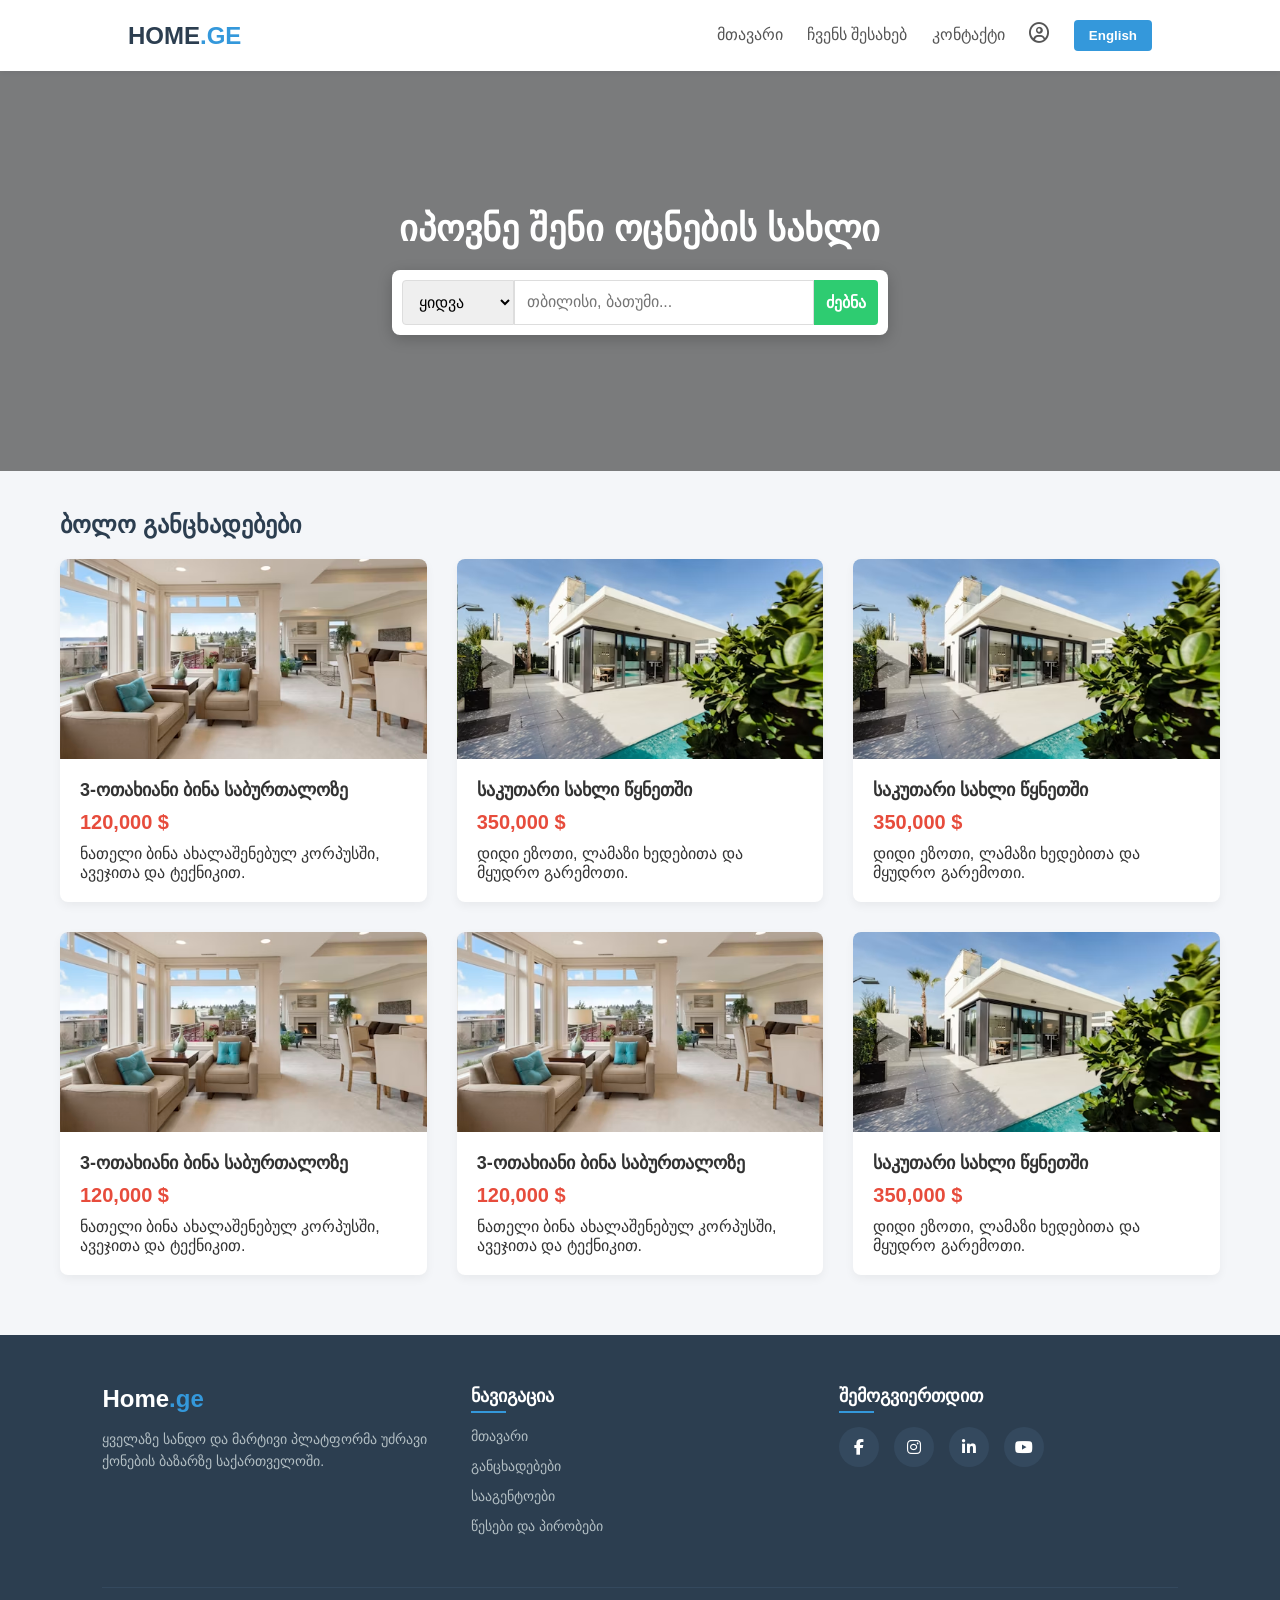
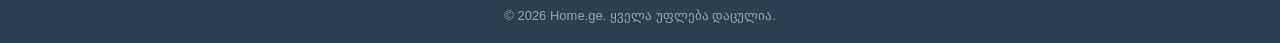
==== js.project/index.html @ 8cf120f0 "project" ====
<!DOCTYPE html>
<html lang="ka">
<head>
    <meta charset="UTF-8">
    <meta name="viewport" content="width=device-width, initial-scale=1.0">
    <link rel="stylesheet" href="https://cdnjs.cloudflare.com/ajax/libs/font-awesome/6.6.0/css/all.min.css" integrity="sha512-Kc323vGBEqzTmouAECnVceyQqyqdsSiqLQISBL29aUW4U/M7pSPA/gEUZQqv1cwx4OnYxTxve5UMg5GT6L4JJg==" crossorigin="anonymous" referrerpolicy="no-referrer" />
    <title>Home.ge - უძრავი ქონება</title>
    <link rel="stylesheet" href="style.css">
</head>
<body>

    
    <header class="navbar">
        <div class="logo">HOME<span>.GE</span></div>
        <nav>
            <a href="index.html" data-key="nav_home">მთავარი</a>
            <a href="about.html" data-key="nav_about">ჩვენს შესახებ</a>
            <a href="contact.html" data-key="nav_contact">კონტაქტი</a>
            <a href="profile.html" class="profile"   data-key="profile"><i class="fa-regular fa-circle-user"></i></a>
            <button id="lang-toggle" class="lang-btn">English</button>
        </nav>
    </header>

    <section class="hero">
        <div class="hero-content">
            <h1 data-key="hero_title">იპოვნე შენი ოცნების სახლი</h1>
            <div class="search-container">
                <select>
                    <option data-key="opt_buy">ყიდვა</option>
                    <option data-key="opt_rent">ქირაობა</option>
                </select>
                <input type="text" placeholder="თბილისი, ბათუმი..." data-placeholder="search_placeholder">
                <button data-key="search_btn">ძებნა</button>
            </div>
        </div>
    </section>

    <main class="container">
        <h2 data-key="section_title" class="section-title">ბოლო განცხადებები</h2>
        
        <div class="listings-grid">
            <div class="card">
                <div class="card-img" style="background-image: url(images/photo-1560448204-e02f11c3d0e2.avif)"></div>
                <div class="card-body">
                    <h3 data-key="card1_title">3-ოთახიანი ბინა საბურთალოზე</h3>
                    <p class="price" data-key="card1_price">120,000 $</p>
                    <p data-key="card1_desc">ნათელი ბინა ახალაშენებულ კორპუსში, ავეჯითა და ტექნიკით.</p>
                </div>
            </div>

            
            <div class="card">
                <div class="card-img" style="background-image: url(images/photo-1512917774080-9991f1c4c750.avif)"></div>
                <div class="card-body">
                    <h3 data-key="card2_title">საკუთარი სახლი წყნეთში</h3>
                    <p class="price" data-key="card2_price">350,000 $</p>
                    <p data-key="card2_desc">დიდი ეზოთი, ლამაზი ხედებითა და მყუდრო გარემოთი.</p>
                </div>
            </div>
            <div class="card">
                <div class="card-img" style="background-image: url(images/photo-1512917774080-9991f1c4c750.avif)"></div>
                <div class="card-body">
                    <h3 data-key="card2_title">საკუთარი სახლი წყნეთში</h3>
                    <p class="price" data-key="card2_price">350,000 $</p>
                    <p data-key="card2_desc">დიდი ეზოთი, ლამაზი ხედებითა და მყუდრო გარემოთი.</p>
                </div>
            </div>
            <div class="card">
                <div class="card-img" style="background-image: url(images/photo-1560448204-e02f11c3d0e2.avif)"></div>
                <div class="card-body">
                    <h3 data-key="card1_title">3-ოთახიანი ბინა საბურთალოზე</h3>
                    <p class="price" data-key="card1_price">120,000 $</p>
                    <p data-key="card1_desc">ნათელი ბინა ახალაშენებულ კორპუსში, ავეჯითა და ტექნიკით.</p>
                </div>
            </div>
            <div class="card">
                <div class="card-img" style="background-image: url(images/photo-1560448204-e02f11c3d0e2.avif)"></div>
                <div class="card-body">
                    <h3 data-key="card1_title">3-ოთახიანი ბინა საბურთალოზე</h3>
                    <p class="price" data-key="card1_price">120,000 $</p>
                    <p data-key="card1_desc">ნათელი ბინა ახალაშენებულ კორპუსში, ავეჯითა და ტექნიკით.</p>
                </div>
            </div>
            <div class="card">
                <div class="card-img" style="background-image: url(images/photo-1512917774080-9991f1c4c750.avif)"></div>
                <div class="card-body">
                    <h3 data-key="card2_title">საკუთარი სახლი წყნეთში</h3>
                    <p class="price" data-key="card2_price">350,000 $</p>
                    <p data-key="card2_desc">დიდი ეზოთი, ლამაზი ხედებითა და მყუდრო გარემოთი.</p>
                </div>
            </div>
        </div>
    </main>

    <footer class="main-footer">
    <div class="footer-content">
      
      
      <div class="footer-section about">
        <div class="logo">Home<span>.ge</span></div>
        <p>ყველაზე სანდო და მარტივი პლატფორმა უძრავი ქონების ბაზარზე საქართველოში.</p>
      </div>

      
      <div class="footer-section links">
        <h3>ნავიგაცია</h3>
        <ul>
          <li><a href="index.html">მთავარი</a></li>
          <li><a href="#">განცხადებები</a></li>
          <li><a href="#">სააგენტოები</a></li>
          <li><a href="#">წესები და პირობები</a></li>
        </ul>
      </div>

      
      <div class="footer-section social">
        <h3>შემოგვიერთდით</h3>
        <div class="footer-social-icons">
          <a href="#"><i class="fa-brands fa-facebook-f"></i></a>
          <a href="#"><i class="fa-brands fa-instagram"></i></a>
          <a href="#"><i class="fa-brands fa-linkedin-in"></i></a>
          <a href="#"><i class="fa-brands fa-youtube"></i></a>
        </div>
      </div>

    </div>

    
    <div class="footer-bottom">
      <p>&copy; 2026 Home.ge. ყველა უფლება დაცულია.</p>
    </div>
  </footer>

    <script src="script.js"></script>
</body>
</html>
---- js.project/style.css ----
* {
    margin: 0;
    padding: 0;
    box-sizing: border-box;
    font-family: 'Segoe UI', Tahoma, Geneva, Verdana, sans-serif;
}

body {
    background-color: #f4f6f9;
    color: #333;
}


.navbar {
    display: flex;
    justify-content: space-between;
    align-items: center;
    padding: 20px 10%;
    background: #ffffff;
    box-shadow: 0 2px 5px rgba(0,0,0,0.05);
}

.profile i{

    font-size: 20px;


}

.logo {
    font-size: 24px;
    font-weight: bold;
    color: #2c3e50;
}

.logo span {
    color: #3498db;
}

nav a {
    text-decoration: none;
    color: #555;
    margin-right: 20px;
    font-weight: 500;
}

.lang-btn {
    background: #3498db;
    color: white;
    border: none;
    padding: 8px 15px;
    border-radius: 4px;
    cursor: pointer;
    font-weight: bold;
}


.hero {
    background: linear-gradient(rgba(0,0,0,0.5), rgba(0,0,0,0.5)), url('https://images.unsplash.com/photo-1564013799919-ab600027ffc6?auto=format&fit=crop&w=1200&q=80');
    background-size: cover;
    background-position: center;
    height: 400px;
    display: flex;
    justify-content: center;
    align-items: center;
    text-align: center;
    color: white;
}

.hero h1 {
    font-size: 36px;
    margin-bottom: 20px;
}

.search-container {
    display: flex;
    background: white;
    padding: 10px;
    border-radius: 8px;
    box-shadow: 0 4px 15px rgba(0,0,0,0.2);
}

.search-container select, 
.search-container input, 
.search-container button {
    padding: 12px;
    border: 1px solid #ddd;
    outline: none;
    font-size: 16px;
}

.search-container select {
    border-radius: 4px 0 0 4px;
}

.search-container input {
    width: 300px;
}

.search-container button {
    background: #2ecc71;
    color: white;
    border: none;
    border-radius: 0 4px 4px 0;
    cursor: pointer;
    font-weight: bold;
}


.container {
    max-width: 1200px;
    margin: 40px auto;
    padding: 0 20px;
}

.section-title {
    margin-bottom: 20px;
    color: #2c3e50;
}

.listings-grid {
    display: grid;
    grid-template-columns: repeat(auto-fit, minmax(300px, 1fr));
    gap: 30px;
}


.card {
    background: white;
    border-radius: 8px;
    overflow: hidden;
    box-shadow: 0 4px 10px rgba(0,0,0,0.05);
    transition: transform 0.2s;
}

.card:hover {
    transform: translateY(-5px);
}

.card-img {
    height: 200px;
    background-size: cover;
    background-position: center;
}

.card-body {
    padding: 20px;
}

.card-body h3 {
    margin-bottom: 10px;
    font-size: 18px;
}

.price {
    color: #e74c3c;
    font-size: 20px;
    font-weight: bold;
    margin-bottom: 10px;
}

.main-footer {
  background-color: #2c3e50; 
  color: #ffffff;
  padding: 50px 8% 20px 8%;
  margin-top: 60px;
}

.footer-content {
  display: flex;
  justify-content: space-between;
  flex-wrap: wrap;
  gap: 30px;
  max-width: 1200px;
  margin: 0 auto;
}

.footer-section {
  flex: 1;
  min-width: 250px;
}

.footer-section h3 {
  font-size: 18px;
  margin-bottom: 20px;
  position: relative;
}

.footer-section h3::after {
  content: '';
  position: absolute;
  left: 0;
  bottom: -6px;
  width: 35px;
  height: 2px;
  background-color: #3498db;
}

.footer-section.about .logo {
  color: #fff;
  margin-bottom: 15px;
}

.footer-section.about p {
  color: #b2bec3;
  line-height: 1.6;
  font-size: 14px;
}

.footer-section.links ul {
  list-style: none;
}

.footer-section.links ul li {
  margin-bottom: 12px;
}

.footer-section.links ul li a {
  color: #b2bec3;
  text-decoration: none;
  font-size: 14px;
  transition: color 0.3s, padding-left 0.3s;
}

.footer-section.links ul li a:hover {
  color: #3498db;
  padding-left: 5px; 
}


.footer-social-icons {
  display: flex;
  gap: 15px;
  margin-top: 15px;
}

.footer-social-icons a {
  display: flex;
  align-items: center;
  justify-content: center;
  width: 40px;
  height: 40px;
  background-color: #34495e;
  color: #fff;
  border-radius: 50%;
  text-decoration: none;
  transition: background 0.3s, transform 0.2s;
}

.footer-social-icons a:hover {
  background-color: #3498db;
  transform: translateY(-3px);
}
.footer-bottom {
  text-align: center;
  margin-top: 40px;
  padding-top: 20px;
  border-top: 1px solid #34495e;
  font-size: 13px;
  color: #95a5a6;
}


@media (max-width: 768px) {
  .footer-content {
    flex-direction: column;
  }
  .main-footer {
    padding: 40px 5% 20px 5%;
  }
}
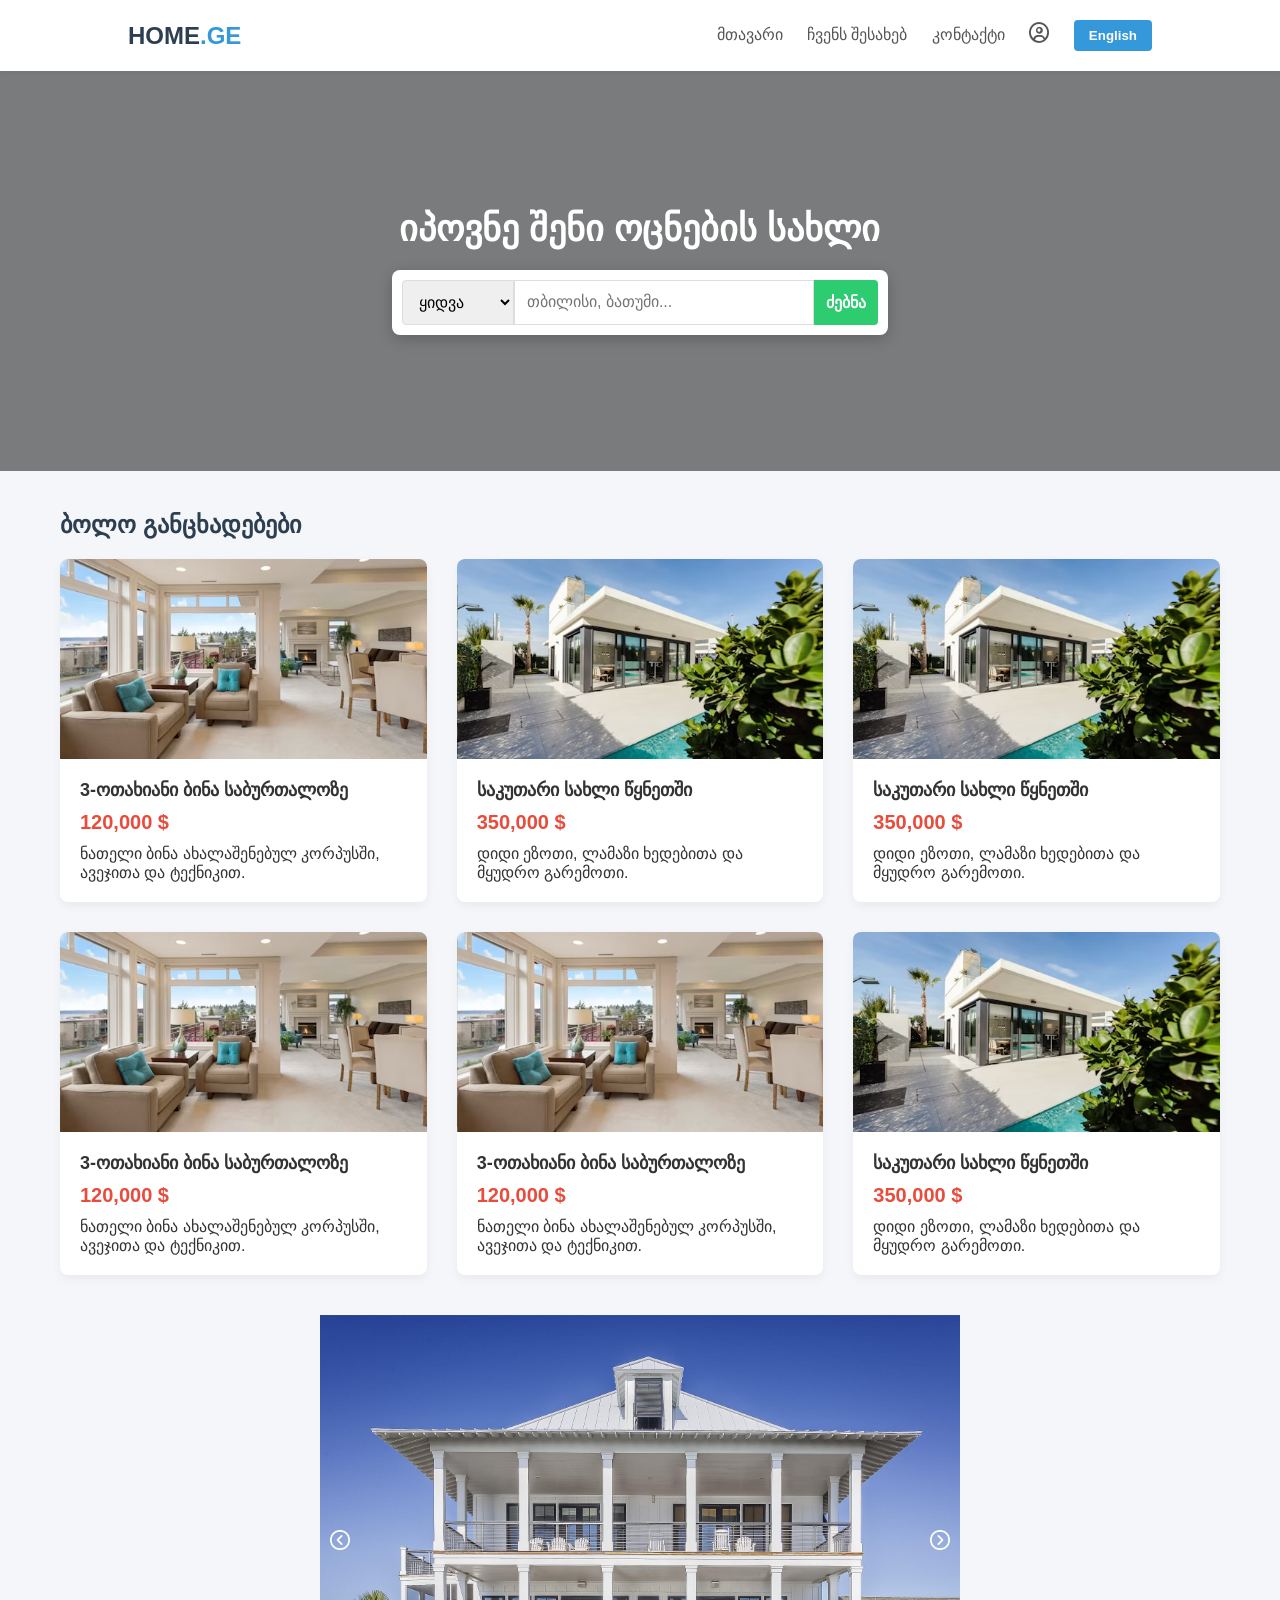
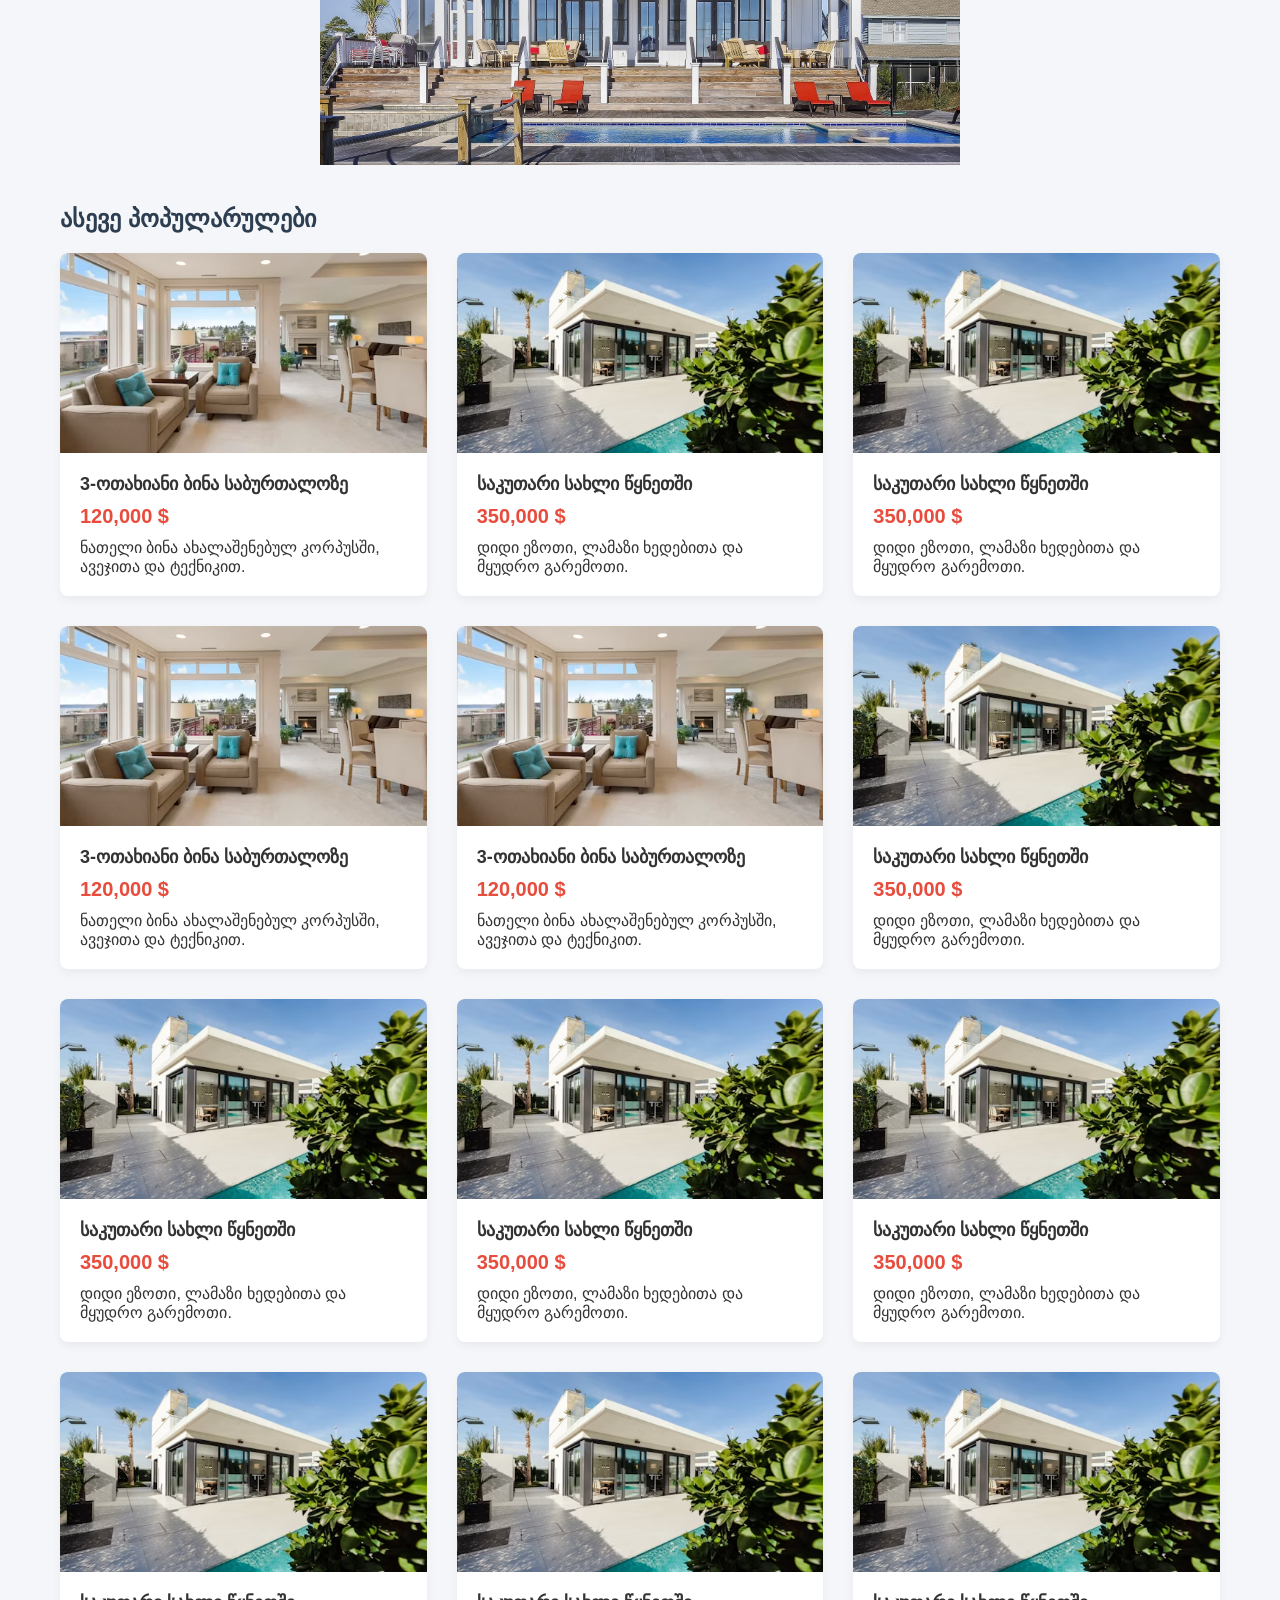
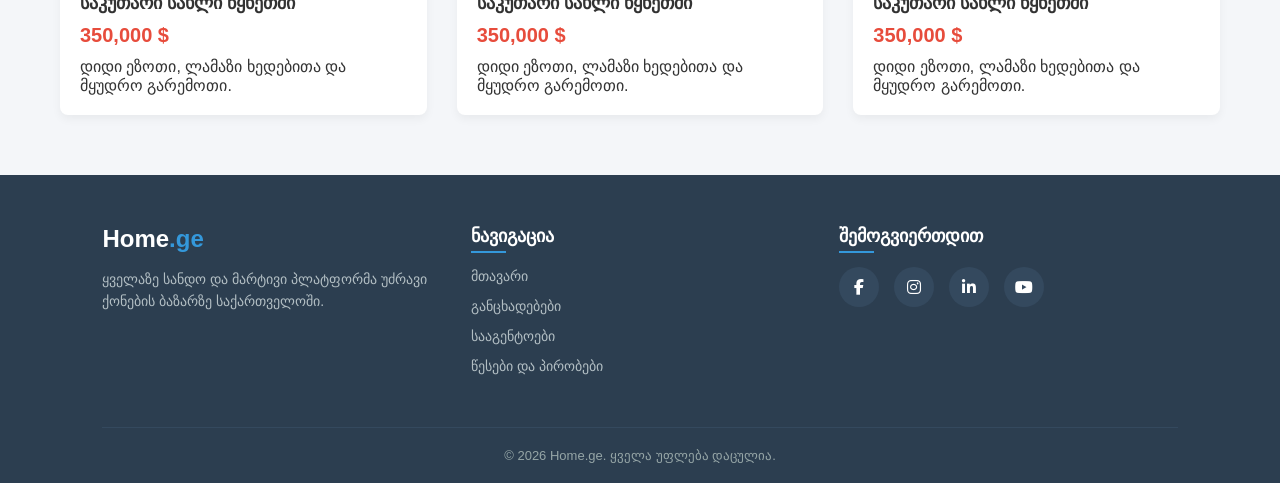
==== commit d250eb9e: "project" ====
--- a/js.project/index.html
+++ b/js.project/index.html
@@ -92,6 +92,127 @@
         </div>
     </main>
 
+    <div class="slider">
+        <img class='slider-img' src="images/gregorybutler-large-home-389271_1920.jpg" />
+        <img class='slider-img' src="images/photo-1512917774080-9991f1c4c750.avif" />
+        <img class='slider-img' src="images/photo-1560448204-e02f11c3d0e2.avif" />
+
+        <div>
+            <img style='opacity: 1; height: 20px;' class="prev controlls" src="images/left.png" alt="">
+        </div>
+
+        <div>
+            <img style='opacity: 1; height: 20px;'  class="next controlls" src="images/right.png" alt="">
+        </div>
+
+    </div>
+
+    <main class="container">
+        <h2 data-key="section_title1" class="section-title">ასევე პოპულარულები</h2>
+        
+        <div class="listings-grid">
+            <div class="card">
+                <div class="card-img" style="background-image: url(images/photo-1560448204-e02f11c3d0e2.avif)"></div>
+                <div class="card-body">
+                    <h3 data-key="card1_title">3-ოთახიანი ბინა საბურთალოზე</h3>
+                    <p class="price" data-key="card1_price">120,000 $</p>
+                    <p data-key="card1_desc">ნათელი ბინა ახალაშენებულ კორპუსში, ავეჯითა და ტექნიკით.</p>
+                </div>
+            </div>
+
+            
+            <div class="card">
+                <div class="card-img" style="background-image: url(images/photo-1512917774080-9991f1c4c750.avif)"></div>
+                <div class="card-body">
+                    <h3 data-key="card2_title">საკუთარი სახლი წყნეთში</h3>
+                    <p class="price" data-key="card2_price">350,000 $</p>
+                    <p data-key="card2_desc">დიდი ეზოთი, ლამაზი ხედებითა და მყუდრო გარემოთი.</p>
+                </div>
+            </div>
+            <div class="card">
+                <div class="card-img" style="background-image: url(images/photo-1512917774080-9991f1c4c750.avif)"></div>
+                <div class="card-body">
+                    <h3 data-key="card2_title">საკუთარი სახლი წყნეთში</h3>
+                    <p class="price" data-key="card2_price">350,000 $</p>
+                    <p data-key="card2_desc">დიდი ეზოთი, ლამაზი ხედებითა და მყუდრო გარემოთი.</p>
+                </div>
+            </div>
+            <div class="card">
+                <div class="card-img" style="background-image: url(images/photo-1560448204-e02f11c3d0e2.avif)"></div>
+                <div class="card-body">
+                    <h3 data-key="card1_title">3-ოთახიანი ბინა საბურთალოზე</h3>
+                    <p class="price" data-key="card1_price">120,000 $</p>
+                    <p data-key="card1_desc">ნათელი ბინა ახალაშენებულ კორპუსში, ავეჯითა და ტექნიკით.</p>
+                </div>
+            </div>
+            <div class="card">
+                <div class="card-img" style="background-image: url(images/photo-1560448204-e02f11c3d0e2.avif)"></div>
+                <div class="card-body">
+                    <h3 data-key="card1_title">3-ოთახიანი ბინა საბურთალოზე</h3>
+                    <p class="price" data-key="card1_price">120,000 $</p>
+                    <p data-key="card1_desc">ნათელი ბინა ახალაშენებულ კორპუსში, ავეჯითა და ტექნიკით.</p>
+                </div>
+            </div>
+            <div class="card">
+                <div class="card-img" style="background-image: url(images/photo-1512917774080-9991f1c4c750.avif)"></div>
+                <div class="card-body">
+                    <h3 data-key="card2_title">საკუთარი სახლი წყნეთში</h3>
+                    <p class="price" data-key="card2_price">350,000 $</p>
+                    <p data-key="card2_desc">დიდი ეზოთი, ლამაზი ხედებითა და მყუდრო გარემოთი.</p>
+                </div>
+            </div>
+             <div class="card">
+                <div class="card-img" style="background-image: url(images/photo-1512917774080-9991f1c4c750.avif)"></div>
+                <div class="card-body">
+                    <h3 data-key="card2_title">საკუთარი სახლი წყნეთში</h3>
+                    <p class="price" data-key="card2_price">350,000 $</p>
+                    <p data-key="card2_desc">დიდი ეზოთი, ლამაზი ხედებითა და მყუდრო გარემოთი.</p>
+                </div>
+            </div>
+             <div class="card">
+                <div class="card-img" style="background-image: url(images/photo-1512917774080-9991f1c4c750.avif)"></div>
+                <div class="card-body">
+                    <h3 data-key="card2_title">საკუთარი სახლი წყნეთში</h3>
+                    <p class="price" data-key="card2_price">350,000 $</p>
+                    <p data-key="card2_desc">დიდი ეზოთი, ლამაზი ხედებითა და მყუდრო გარემოთი.</p>
+                </div>
+            </div>
+             <div class="card">
+                <div class="card-img" style="background-image: url(images/photo-1512917774080-9991f1c4c750.avif)"></div>
+                <div class="card-body">
+                    <h3 data-key="card2_title">საკუთარი სახლი წყნეთში</h3>
+                    <p class="price" data-key="card2_price">350,000 $</p>
+                    <p data-key="card2_desc">დიდი ეზოთი, ლამაზი ხედებითა და მყუდრო გარემოთი.</p>
+                </div>
+            </div>
+             <div class="card">
+                <div class="card-img" style="background-image: url(images/photo-1512917774080-9991f1c4c750.avif)"></div>
+                <div class="card-body">
+                    <h3 data-key="card2_title">საკუთარი სახლი წყნეთში</h3>
+                    <p class="price" data-key="card2_price">350,000 $</p>
+                    <p data-key="card2_desc">დიდი ეზოთი, ლამაზი ხედებითა და მყუდრო გარემოთი.</p>
+                </div>
+            </div>
+             <div class="card">
+                <div class="card-img" style="background-image: url(images/photo-1512917774080-9991f1c4c750.avif)"></div>
+                <div class="card-body">
+                    <h3 data-key="card2_title">საკუთარი სახლი წყნეთში</h3>
+                    <p class="price" data-key="card2_price">350,000 $</p>
+                    <p data-key="card2_desc">დიდი ეზოთი, ლამაზი ხედებითა და მყუდრო გარემოთი.</p>
+                </div>
+            </div>
+             <div class="card">
+                <div class="card-img" style="background-image: url(images/photo-1512917774080-9991f1c4c750.avif)"></div>
+                <div class="card-body">
+                    <h3 data-key="card2_title">საკუთარი სახლი წყნეთში</h3>
+                    <p class="price" data-key="card2_price">350,000 $</p>
+                    <p data-key="card2_desc">დიდი ეზოთი, ლამაზი ხედებითა და მყუდრო გარემოთი.</p>
+                </div>
+            </div>
+        </div>
+    </main>
+
+    
     <footer class="main-footer">
     <div class="footer-content">
       
--- a/js.project/style.css
+++ b/js.project/style.css
@@ -157,6 +157,44 @@
     font-size: 20px;
     font-weight: bold;
     margin-bottom: 10px;
+}
+
+
+.slider {
+  width: 50vw;
+  height: 50vh;
+  position: relative;
+  overflow: hidden;
+  margin: 0 auto;
+}
+
+.slider-img {
+  width: 100%;
+  height: 100%;
+  position: absolute;
+  top: 0;
+  left: 0;
+  opacity: 0;
+  transition: opacity 0.5s ease;
+}
+
+.slider-img.active {
+  opacity: 1;
+}
+
+.slider img {
+  position: absolute;
+  top: 50%;
+  transform: translateY(-50%);
+  z-index: 1;
+}
+
+.slider .prev {
+  left: 10px;
+}
+
+.slider .next {
+  right: 10px;
 }
 
 .main-footer {
